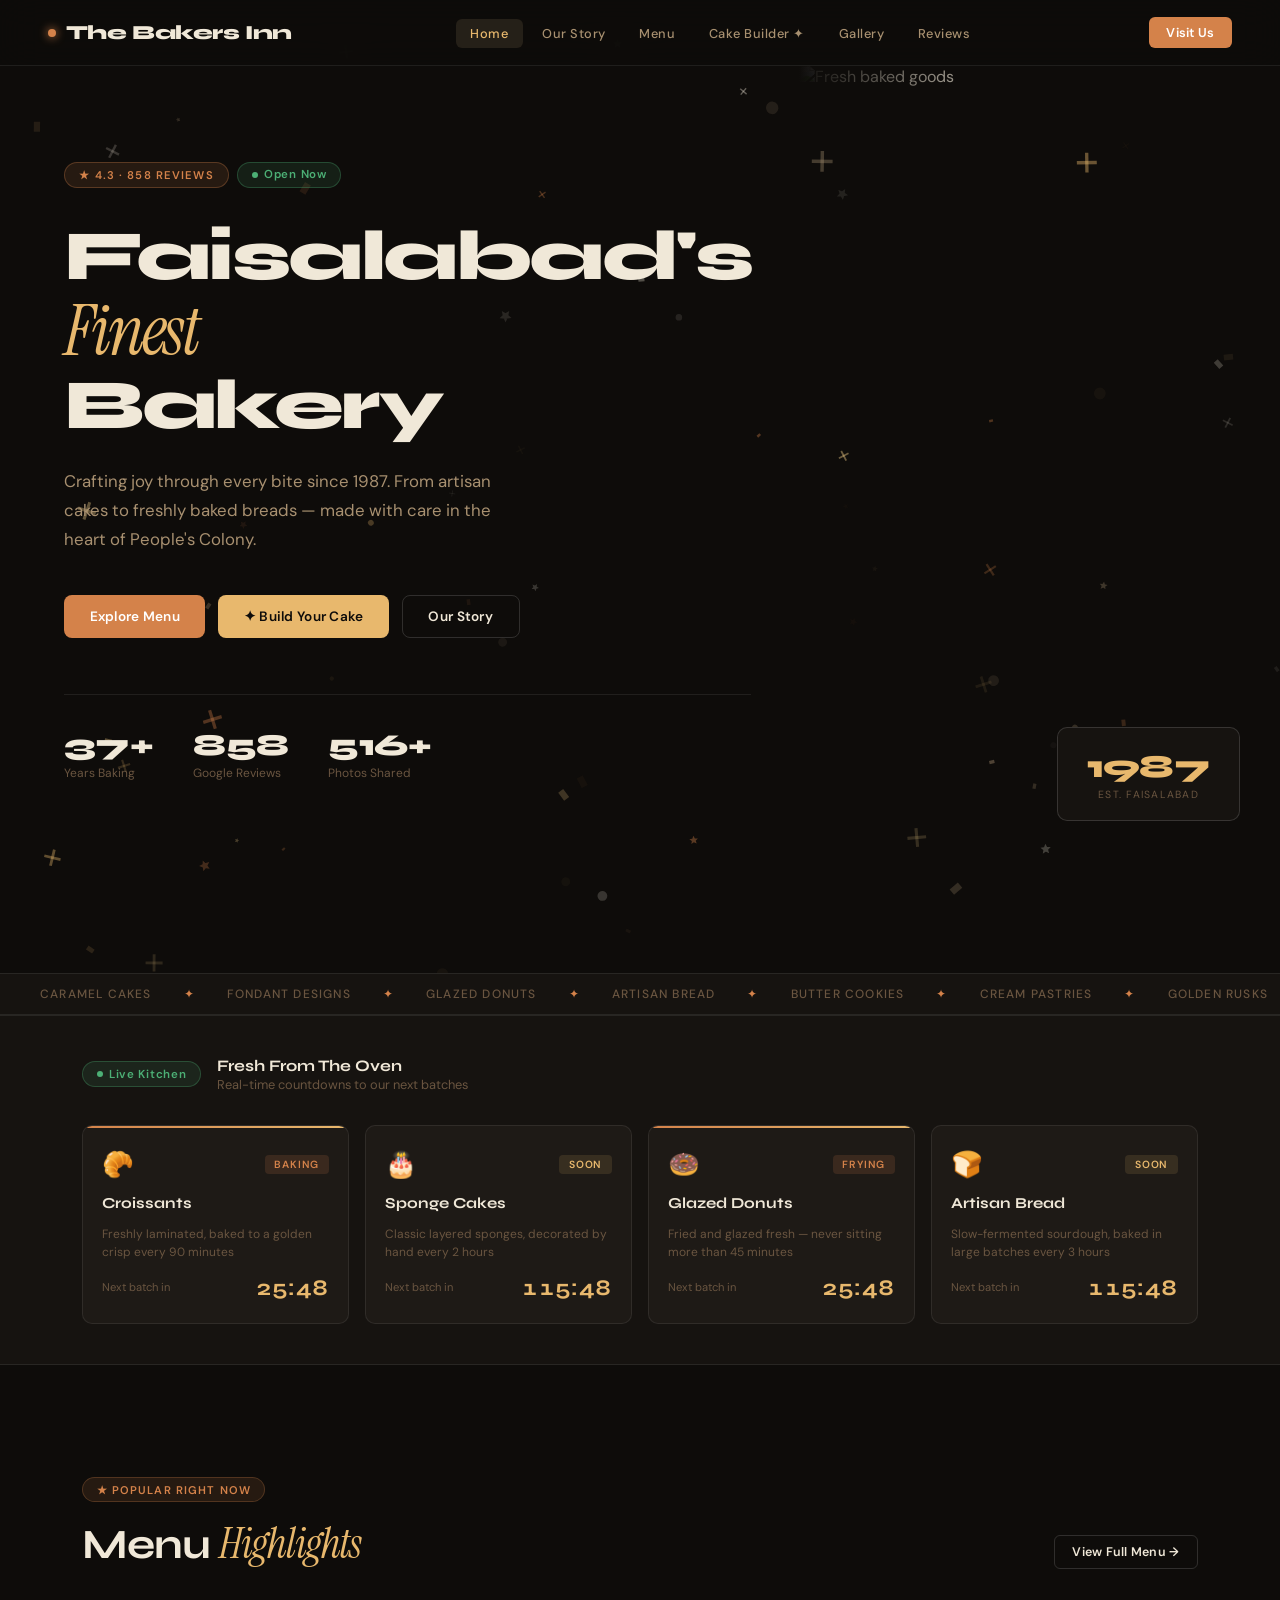
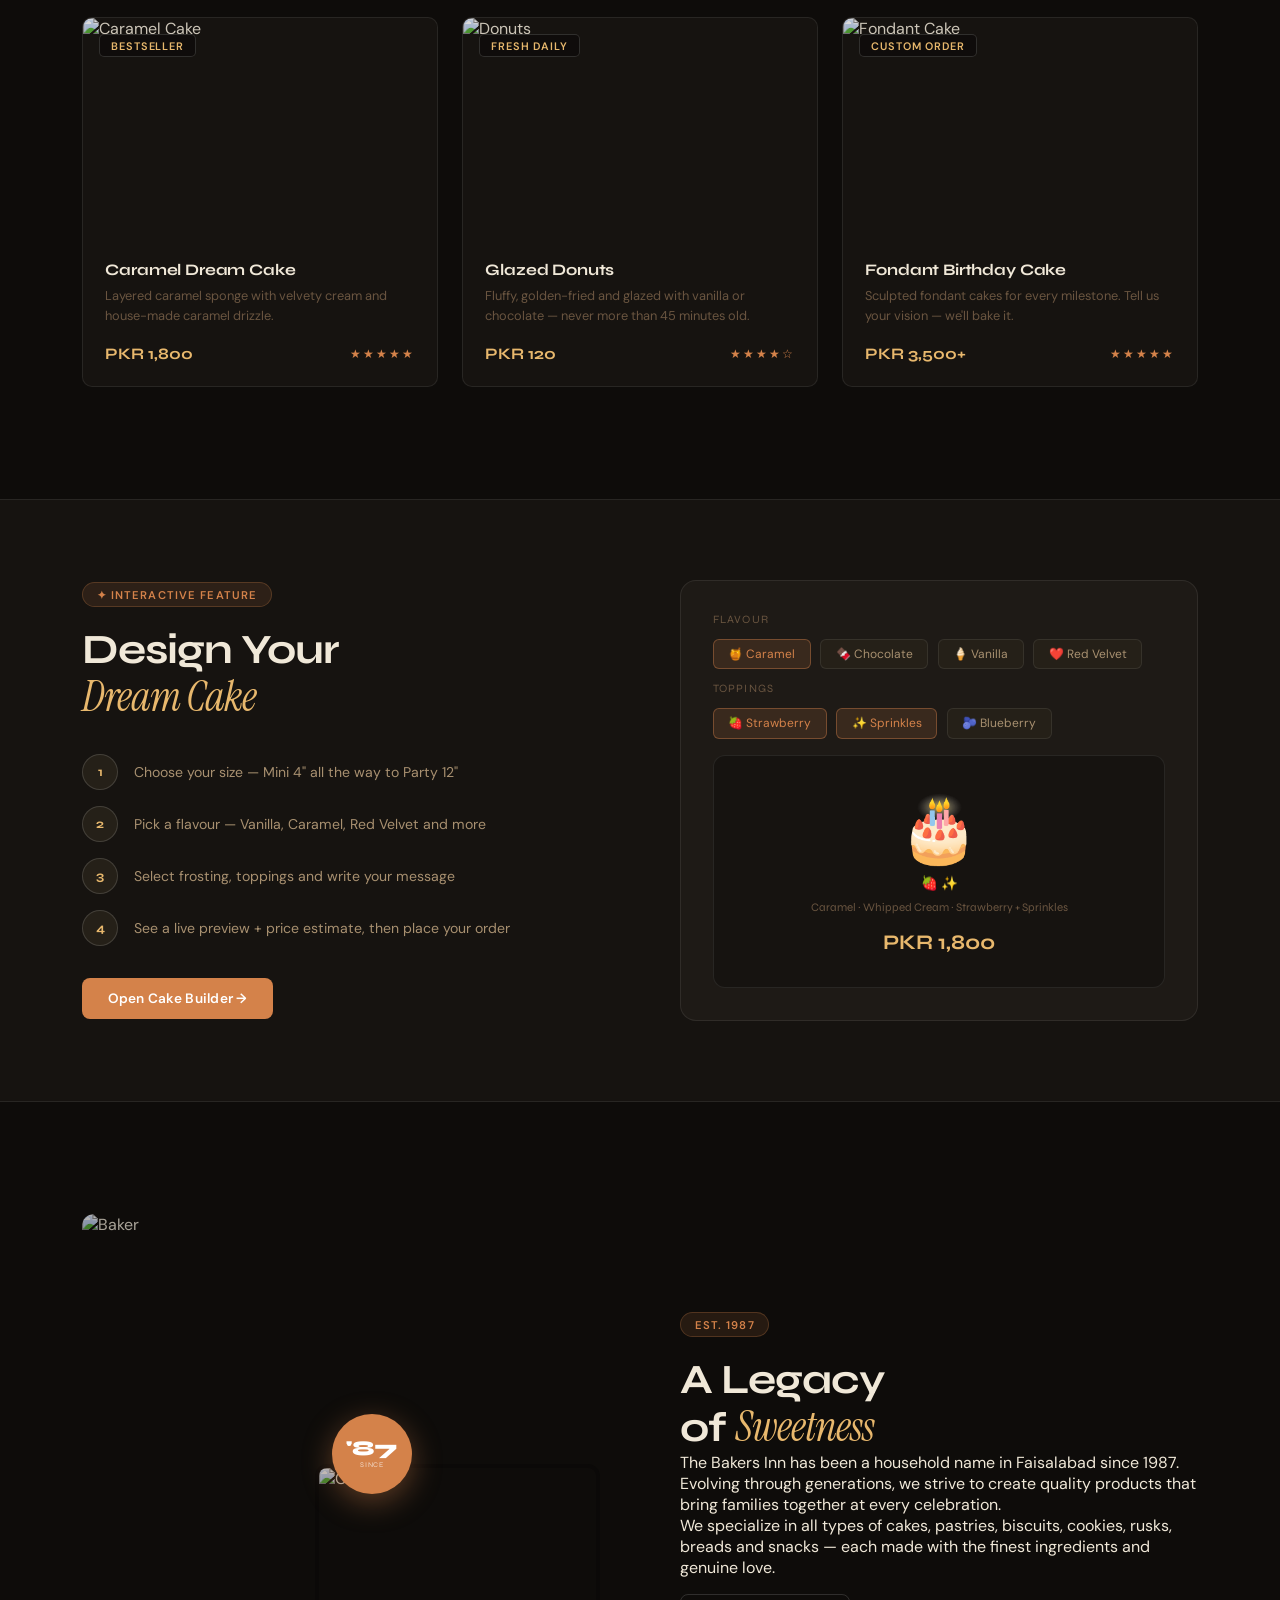
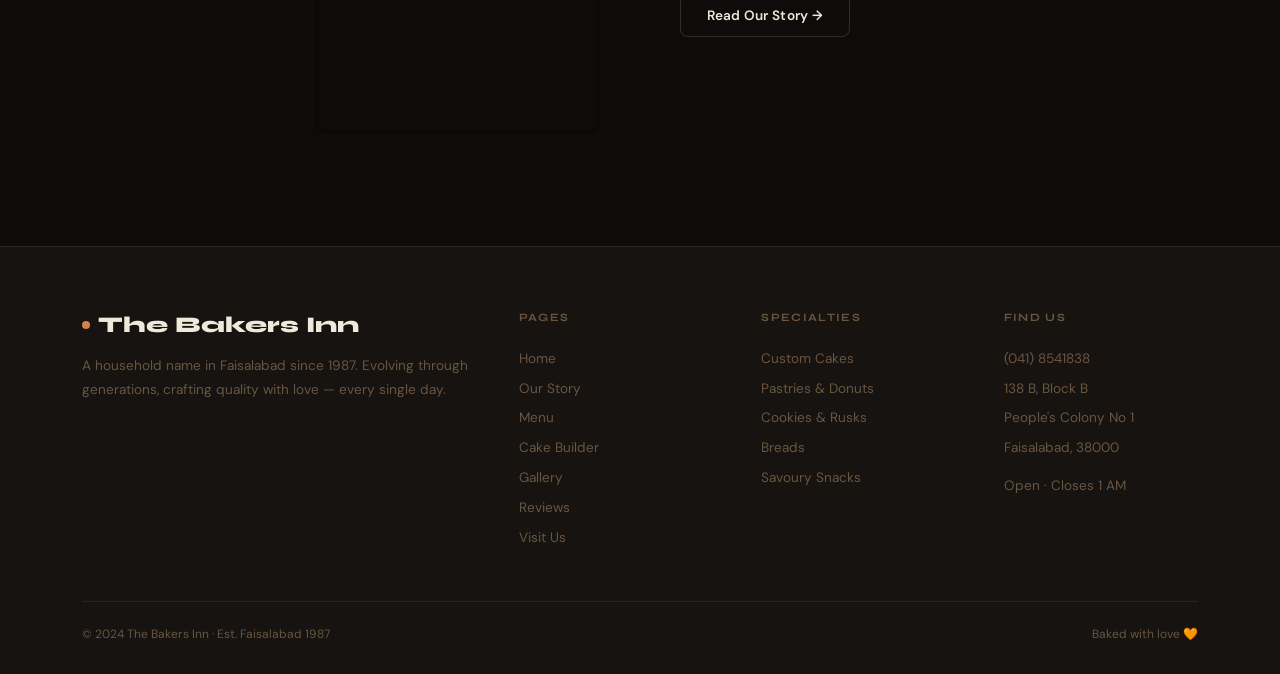
==== index.html @ 1fef69fd "Add files via upload" ====
<!DOCTYPE html>
<html lang="en">
<head>
  <meta charset="UTF-8"/>
  <meta name="viewport" content="width=device-width, initial-scale=1.0"/>
  <title>The Bakers Inn – Faisalabad's Finest Since 1987</title>
  <link rel="stylesheet" href="style.css"/>
  <style>
    /* ── HERO ── */
    #hero {
      min-height: 100vh; padding-top: 66px;
      display: grid; grid-template-columns: 1fr 1fr;
      position: relative; overflow: hidden;
    }
    #particle-canvas {
      position: absolute; inset: 0; width: 100%; height: 100%;
      pointer-events: none; z-index: 1;
    }
    .hero-left {
      padding: 6rem 3rem 5rem 4rem;
      display: flex; flex-direction: column; justify-content: center;
      position: relative; z-index: 2;
    }
    .hero-eyebrow {
      display: inline-flex; align-items: center; gap: 0.5rem;
      margin-bottom: 2rem;
    }
    .hero-eyebrow-badge {
      background: rgba(212,130,74,0.12); border: 1px solid rgba(212,130,74,0.3);
      color: var(--caramel); padding: 0.3rem 0.9rem; border-radius: 20px;
      font-size: 0.7rem; font-weight: 600; letter-spacing: 0.1em; text-transform: uppercase;
    }
    .hero-left h1 {
      font-family: 'Syne', sans-serif; font-weight: 800;
      font-size: clamp(3rem, 5.5vw, 5.5rem);
      line-height: 1.05; letter-spacing: -0.035em;
      color: var(--text); margin-bottom: 1.5rem;
    }
    .hero-left h1 em {
      font-family: 'Instrument Serif', serif; font-style: italic;
      color: var(--gold); font-weight: 400;
    }
    .hero-desc {
      font-size: 1.05rem; color: var(--text2); line-height: 1.75;
      max-width: 440px; margin-bottom: 2.5rem;
    }
    .hero-actions { display: flex; gap: 0.8rem; flex-wrap: wrap; }
    .hero-stats {
      display: flex; gap: 2.5rem; margin-top: 3.5rem;
      padding-top: 2rem; border-top: 1px solid var(--border);
    }
    .stat-num {
      font-family: 'Syne', sans-serif; font-weight: 800;
      font-size: 1.9rem; color: var(--text); letter-spacing: -0.02em;
    }
    .stat-label { font-size: 0.75rem; color: var(--text3); margin-top: 2px; }
    .hero-right { position: relative; overflow: hidden; }
    .hero-right img { width:100%; height:100%; object-fit:cover; opacity:0.6; display:block; transition:transform 12s ease; }
    .hero-right:hover img { transform: scale(1.06); }
    .hero-right-overlay {
      position:absolute; inset:0;
      background: linear-gradient(to right, var(--bg) 0%, transparent 30%),
                  linear-gradient(to top, var(--bg) 0%, transparent 30%);
    }
    .hero-year-tag {
      position: absolute; bottom: 2.5rem; right: 2.5rem;
      background: var(--bg2); border: 1px solid var(--border2);
      padding: 1.2rem 1.8rem; border-radius: var(--radius);
      text-align: center; z-index: 2;
      backdrop-filter: blur(10px);
    }
    .hero-year-tag .yr { font-family:'Syne',sans-serif; font-weight:800; font-size:2rem; color:var(--gold); letter-spacing:-0.02em; }
    .hero-year-tag .lb { font-size:0.65rem; color:var(--text3); letter-spacing:0.12em; text-transform:uppercase; margin-top:2px; }

    /* ── OVEN TIMER SECTION ── */
    #oven { background: var(--bg2); border-top: 1px solid var(--border); border-bottom: 1px solid var(--border); padding: 2.5rem 0; }
    .oven-header {
      display: flex; align-items: center; gap: 1rem;
      margin-bottom: 2rem;
    }
    .oven-header-title { font-family:'Syne',sans-serif; font-weight:700; font-size:1rem; color:var(--text); }
    .oven-header-sub { font-size:0.8rem; color:var(--text3); margin-top:1px; }
    .oven-grid { display: grid; grid-template-columns: repeat(4, 1fr); gap: 1rem; }
    .oven-card {
      background: var(--bg3); border: 1px solid var(--border);
      border-radius: var(--radius); padding: 1.4rem 1.2rem;
      display: flex; flex-direction: column; gap: 0.8rem;
      transition: border-color 0.3s, transform 0.3s;
      position: relative; overflow: hidden;
    }
    .oven-card::before {
      content:''; position:absolute; top:0; left:0; right:0; height:2px;
      background: linear-gradient(to right, var(--caramel), var(--gold));
      transform: scaleX(0); transform-origin: left;
      transition: transform 3s linear;
    }
    .oven-card.baking::before { transform: scaleX(1); }
    .oven-card:hover { border-color: var(--border2); transform: translateY(-2px); }
    .oven-card-top { display:flex; align-items:center; justify-content:space-between; }
    .oven-icon { font-size: 1.6rem; }
    .oven-status {
      font-size: 0.65rem; font-weight: 600; letter-spacing: 0.08em; text-transform: uppercase;
      padding: 0.2rem 0.6rem; border-radius: 4px;
    }
    .oven-status.baking { background: rgba(212,130,74,0.15); color: var(--caramel); }
    .oven-status.soon { background: rgba(232,184,109,0.12); color: var(--gold); }
    .oven-name { font-family:'Syne',sans-serif; font-weight:700; font-size:0.95rem; color:var(--text); }
    .oven-desc { font-size:0.75rem; color:var(--text3); line-height:1.5; }
    .oven-timer-wrap { display:flex; align-items:center; justify-content:space-between; }
    .oven-timer-label { font-size:0.7rem; color:var(--text3); }
    .oven-timer {
      font-family: 'Syne', sans-serif; font-weight: 700; font-size: 1.4rem;
      color: var(--gold); letter-spacing: 0.02em;
      font-variant-numeric: tabular-nums;
    }

    /* ── FEATURED ITEMS ── */
    #featured { background: var(--bg); }
    .section-top { display:flex; align-items:flex-end; justify-content:space-between; margin-bottom:3rem; flex-wrap:wrap; gap:1rem; }
    .menu-grid { display:grid; grid-template-columns:repeat(3,1fr); gap:1.5rem; }
    .menu-card { background:var(--bg2); border:1px solid var(--border); border-radius:var(--radius); overflow:hidden; transition:all 0.3s; }
    .menu-card:hover { border-color:var(--border2); transform:translateY(-6px); box-shadow:0 24px 60px rgba(0,0,0,0.5); }
    .menu-card-img { height:220px; overflow:hidden; position:relative; }
    .menu-card-img img { width:100%; height:100%; object-fit:cover; transition:transform 0.5s; filter:brightness(0.85); }
    .menu-card:hover .menu-card-img img { transform:scale(1.07); filter:brightness(0.95); }
    .card-chip {
      position:absolute; top:1rem; left:1rem;
      background:rgba(14,12,10,0.8); backdrop-filter:blur(8px);
      border:1px solid var(--border2); color:var(--gold);
      padding:0.22rem 0.7rem; font-size:0.68rem; font-weight:600;
      letter-spacing:0.08em; text-transform:uppercase; border-radius:5px;
    }
    .menu-card-body { padding:1.4rem; }
    .menu-card-body h3 { font-family:'Syne',sans-serif; font-size:1rem; font-weight:700; color:var(--text); margin-bottom:0.4rem; letter-spacing:-0.01em; }
    .menu-card-body p { font-size:0.8rem; color:var(--text3); line-height:1.6; margin-bottom:1.1rem; }
    .card-foot { display:flex; align-items:center; justify-content:space-between; }
    .c-price { font-family:'Syne',sans-serif; font-size:1rem; font-weight:700; color:var(--gold); }
    .c-stars { color:var(--caramel); font-size:0.75rem; letter-spacing:2px; }

    /* ── BUILDER PROMO ── */
    #builder-promo {
      background: var(--bg2); border-top:1px solid var(--border); border-bottom:1px solid var(--border);
      padding: 5rem 0; overflow:hidden; position:relative;
    }
    .builder-promo-inner { display:grid; grid-template-columns:1fr 1fr; gap:5rem; align-items:center; }
    .builder-promo-left {}
    .promo-steps { display:flex; flex-direction:column; gap:1rem; margin:2rem 0; }
    .promo-step { display:flex; align-items:center; gap:1rem; }
    .step-circle {
      width:36px; height:36px; border-radius:50%; flex-shrink:0;
      background:var(--surface); border:1px solid var(--border2);
      display:flex; align-items:center; justify-content:center;
      font-family:'Syne',sans-serif; font-size:0.8rem; font-weight:700; color:var(--gold);
    }
    .step-text { font-size:0.88rem; color:var(--text2); }
    .builder-promo-right { position:relative; }
    .fake-builder-preview {
      background:var(--bg3); border:1px solid var(--border);
      border-radius:16px; padding:2rem; overflow:hidden;
    }
    .fbp-row { display:flex; gap:0.6rem; margin-bottom:0.8rem; flex-wrap:wrap; }
    .fbp-chip {
      background:var(--surface); border:1px solid var(--border);
      padding:0.4rem 0.9rem; border-radius:6px; font-size:0.75rem; color:var(--text2);
      transition:all 0.3s; cursor:default;
    }
    .fbp-chip.active { background:rgba(212,130,74,0.15); border-color:rgba(212,130,74,0.4); color:var(--caramel); }
    .fbp-cake-display {
      background:var(--bg2); border:1px solid var(--border);
      border-radius:12px; padding:2rem; text-align:center; margin-top:1rem;
    }
    .fbp-emoji { font-size:4rem; display:block; }
    .fbp-label { font-family:'Syne',sans-serif; font-size:0.85rem; color:var(--text2); margin-top:0.5rem; }

    /* ── ABOUT STRIP ── */
    #about-strip { background:var(--bg); }
    .about-strip-grid { display:grid; grid-template-columns:1fr 1fr; gap:5rem; align-items:center; }
    .about-img-wrap { position:relative; height:520px; }
    .about-img-main { position:absolute; top:0; left:0; width:73%; height:76%; object-fit:cover; border-radius:12px; filter:brightness(0.7); }
    .about-img-sm { position:absolute; bottom:0; right:0; width:55%; height:52%; object-fit:cover; border-radius:12px; border:4px solid var(--bg); filter:brightness(0.75); }
    .about-badge {
      position:absolute; top:46%; left:56%; transform:translate(-50%,-50%);
      background:var(--caramel); width:80px; height:80px; border-radius:50%; z-index:5;
      display:flex; flex-direction:column; align-items:center; justify-content:center;
      font-family:'Syne',sans-serif; box-shadow:0 8px 30px rgba(212,130,74,0.4);
    }
    .about-badge .yr { font-size:1.3rem; font-weight:800; color:white; line-height:1; }
    .about-badge .lb { font-size:0.45rem; color:rgba(255,255,255,0.7); letter-spacing:0.1em; text-transform:uppercase; }
    .about-text p { font-size:0.95rem; color:var(--text2); line-height:1.8; margin-bottom:1.2rem; margin-top:1.5rem; }

    @media (max-width:1024px) {
      #hero { grid-template-columns:1fr; }
      .hero-left { padding:3.5rem 2rem; }
      .hero-right { height:360px; }
      .oven-grid { grid-template-columns:repeat(2,1fr); }
      .menu-grid { grid-template-columns:repeat(2,1fr); }
      .builder-promo-inner { grid-template-columns:1fr; gap:3rem; }
      .about-strip-grid { grid-template-columns:1fr; gap:3rem; }
      .about-img-wrap { height:320px; }
    }
    @media (max-width:600px) {
      .oven-grid { grid-template-columns:1fr 1fr; }
      .menu-grid { grid-template-columns:1fr; }
      .hero-stats { flex-wrap:wrap; gap:1.5rem; }
    }
  </style>
</head>
<body>

<!-- HERO -->
<section id="hero">
  <canvas id="particle-canvas"></canvas>
  <div class="hero-left">
    <div class="hero-eyebrow">
      <span class="hero-eyebrow-badge">★ 4.3 · 858 Reviews</span>
      <span class="live-badge"><span class="live-dot"></span>Open Now</span>
    </div>
    <h1>Faisalabad's<br><em>Finest</em><br>Bakery</h1>
    <p class="hero-desc">Crafting joy through every bite since 1987. From artisan cakes to freshly baked breads — made with care in the heart of People's Colony.</p>
    <div class="hero-actions">
      <a href="menu.html" class="btn btn-fill">Explore Menu</a>
      <a href="builder.html" class="btn btn-gold">✦ Build Your Cake</a>
      <a href="about.html" class="btn btn-ghost">Our Story</a>
    </div>
    <div class="hero-stats">
      <div><div class="stat-num">37+</div><div class="stat-label">Years Baking</div></div>
      <div><div class="stat-num">858</div><div class="stat-label">Google Reviews</div></div>
      <div><div class="stat-num">516+</div><div class="stat-label">Photos Shared</div></div>
    </div>
  </div>
  <div class="hero-right">
    <img src="https://images.unsplash.com/photo-1555507036-ab1f4038808a?w=1000&auto=format&fit=crop" alt="Fresh baked goods"/>
    <div class="hero-right-overlay"></div>
    <div class="hero-year-tag">
      <div class="yr">1987</div>
      <div class="lb">Est. Faisalabad</div>
    </div>
  </div>
</section>

<!-- MARQUEE -->
<div class="marquee-bar">
  <div class="marquee-track">
    <div class="marquee-item">Caramel Cakes <span>✦</span> Fondant Designs <span>✦</span> Glazed Donuts <span>✦</span> Artisan Bread <span>✦</span> Butter Cookies <span>✦</span> Cream Pastries <span>✦</span> Golden Rusks <span>✦</span> Savoury Snacks <span>✦</span></div>
    <div class="marquee-item">Caramel Cakes <span>✦</span> Fondant Designs <span>✦</span> Glazed Donuts <span>✦</span> Artisan Bread <span>✦</span> Butter Cookies <span>✦</span> Cream Pastries <span>✦</span> Golden Rusks <span>✦</span> Savoury Snacks <span>✦</span></div>
  </div>
</div>

<!-- OVEN TIMERS -->
<section id="oven">
  <div class="container">
    <div class="oven-header">
      <div class="live-badge"><span class="live-dot"></span>Live Kitchen</div>
      <div>
        <div class="oven-header-title">Fresh From The Oven</div>
        <div class="oven-header-sub">Real-time countdowns to our next batches</div>
      </div>
    </div>
    <div class="oven-grid">
      <div class="oven-card baking">
        <div class="oven-card-top">
          <span class="oven-icon">🥐</span>
          <span class="oven-status baking">Baking</span>
        </div>
        <div class="oven-name">Croissants</div>
        <div class="oven-desc">Freshly laminated, baked to a golden crisp every 90 minutes</div>
        <div class="oven-timer-wrap">
          <span class="oven-timer-label">Next batch in</span>
          <span class="oven-timer" data-bake="90">--:--</span>
        </div>
      </div>
      <div class="oven-card">
        <div class="oven-card-top">
          <span class="oven-icon">🎂</span>
          <span class="oven-status soon">Soon</span>
        </div>
        <div class="oven-name">Sponge Cakes</div>
        <div class="oven-desc">Classic layered sponges, decorated by hand every 2 hours</div>
        <div class="oven-timer-wrap">
          <span class="oven-timer-label">Next batch in</span>
          <span class="oven-timer" data-bake="120">--:--</span>
        </div>
      </div>
      <div class="oven-card baking">
        <div class="oven-card-top">
          <span class="oven-icon">🍩</span>
          <span class="oven-status baking">Frying</span>
        </div>
        <div class="oven-name">Glazed Donuts</div>
        <div class="oven-desc">Fried and glazed fresh — never sitting more than 45 minutes</div>
        <div class="oven-timer-wrap">
          <span class="oven-timer-label">Next batch in</span>
          <span class="oven-timer" data-bake="45">--:--</span>
        </div>
      </div>
      <div class="oven-card">
        <div class="oven-card-top">
          <span class="oven-icon">🍞</span>
          <span class="oven-status soon">Soon</span>
        </div>
        <div class="oven-name">Artisan Bread</div>
        <div class="oven-desc">Slow-fermented sourdough, baked in large batches every 3 hours</div>
        <div class="oven-timer-wrap">
          <span class="oven-timer-label">Next batch in</span>
          <span class="oven-timer" data-bake="180">--:--</span>
        </div>
      </div>
    </div>
  </div>
</section>

<!-- FEATURED -->
<section id="featured">
  <div class="container">
    <div class="section-top fade-in">
      <div>
        <div class="tag">★ Popular Right Now</div>
        <h2 class="h2">Menu <em>Highlights</em></h2>
      </div>
      <a href="menu.html" class="btn btn-ghost btn-sm">View Full Menu →</a>
    </div>
    <div class="menu-grid">
      <div class="menu-card fade-in">
        <div class="menu-card-img"><img src="https://images.unsplash.com/photo-1578985545062-69928b1d9587?w=600&auto=format&fit=crop" alt="Caramel Cake"/><span class="card-chip">Bestseller</span></div>
        <div class="menu-card-body"><h3>Caramel Dream Cake</h3><p>Layered caramel sponge with velvety cream and house-made caramel drizzle.</p><div class="card-foot"><span class="c-price">PKR 1,800</span><span class="c-stars">★★★★★</span></div></div>
      </div>
      <div class="menu-card fade-in">
        <div class="menu-card-img"><img src="https://images.unsplash.com/photo-1551024601-bec78aea704b?w=600&auto=format&fit=crop" alt="Donuts"/><span class="card-chip">Fresh Daily</span></div>
        <div class="menu-card-body"><h3>Glazed Donuts</h3><p>Fluffy, golden-fried and glazed with vanilla or chocolate — never more than 45 minutes old.</p><div class="card-foot"><span class="c-price">PKR 120</span><span class="c-stars">★★★★☆</span></div></div>
      </div>
      <div class="menu-card fade-in">
        <div class="menu-card-img"><img src="https://images.unsplash.com/photo-1464349095431-e9a21285b5f3?w=600&auto=format&fit=crop" alt="Fondant Cake"/><span class="card-chip">Custom Order</span></div>
        <div class="menu-card-body"><h3>Fondant Birthday Cake</h3><p>Sculpted fondant cakes for every milestone. Tell us your vision — we'll bake it.</p><div class="card-foot"><span class="c-price">PKR 3,500+</span><span class="c-stars">★★★★★</span></div></div>
      </div>
    </div>
  </div>
</section>

<!-- BUILDER PROMO -->
<section id="builder-promo">
  <div class="container">
    <div class="builder-promo-inner">
      <div class="builder-promo-left fade-in">
        <div class="tag">✦ Interactive Feature</div>
        <h2 class="h2">Design Your<br><em>Dream Cake</em></h2>
        <div class="promo-steps">
          <div class="promo-step"><div class="step-circle">1</div><div class="step-text">Choose your size — Mini 4" all the way to Party 12"</div></div>
          <div class="promo-step"><div class="step-circle">2</div><div class="step-text">Pick a flavour — Vanilla, Caramel, Red Velvet and more</div></div>
          <div class="promo-step"><div class="step-circle">3</div><div class="step-text">Select frosting, toppings and write your message</div></div>
          <div class="promo-step"><div class="step-circle">4</div><div class="step-text">See a live preview + price estimate, then place your order</div></div>
        </div>
        <a href="builder.html" class="btn btn-fill">Open Cake Builder →</a>
      </div>
      <div class="builder-promo-right fade-in">
        <div class="fake-builder-preview">
          <div style="font-family:'Syne',sans-serif;font-size:0.7rem;color:var(--text3);letter-spacing:0.1em;text-transform:uppercase;margin-bottom:0.8rem;">Flavour</div>
          <div class="fbp-row">
            <div class="fbp-chip active">🍯 Caramel</div>
            <div class="fbp-chip">🍫 Chocolate</div>
            <div class="fbp-chip">🍦 Vanilla</div>
            <div class="fbp-chip">❤️ Red Velvet</div>
          </div>
          <div style="font-family:'Syne',sans-serif;font-size:0.7rem;color:var(--text3);letter-spacing:0.1em;text-transform:uppercase;margin:0.8rem 0;">Toppings</div>
          <div class="fbp-row">
            <div class="fbp-chip active">🍓 Strawberry</div>
            <div class="fbp-chip active">✨ Sprinkles</div>
            <div class="fbp-chip">🫐 Blueberry</div>
          </div>
          <div class="fbp-cake-display">
            <span class="fbp-emoji">🎂</span>
            <div class="fbp-label" style="color:var(--gold);margin-top:0.3rem">🍓 ✨</div>
            <div class="fbp-label" style="font-size:0.72rem;margin-top:0.5rem;color:var(--text3)">Caramel · Whipped Cream · Strawberry + Sprinkles</div>
            <div style="margin-top:1rem;font-family:'Syne',sans-serif;font-weight:700;font-size:1.3rem;color:var(--gold)">PKR 1,800</div>
          </div>
        </div>
      </div>
    </div>
  </div>
</section>

<!-- ABOUT STRIP -->
<section id="about-strip">
  <div class="container">
    <div class="about-strip-grid">
      <div class="about-img-wrap fade-in">
        <img class="about-img-main" src="https://images.unsplash.com/photo-1509440159596-0249088772ff?w=700&auto=format&fit=crop" alt="Baker"/>
        <img class="about-img-sm" src="https://images.unsplash.com/photo-1464349095431-e9a21285b5f3?w=500&auto=format&fit=crop" alt="Cakes"/>
        <div class="about-badge"><span class="yr">'87</span><span class="lb">Since</span></div>
      </div>
      <div class="fade-in">
        <div class="tag">Est. 1987</div>
        <h2 class="h2">A Legacy<br>of <em>Sweetness</em></h2>
        <p>The Bakers Inn has been a household name in Faisalabad since 1987. Evolving through generations, we strive to create quality products that bring families together at every celebration.</p>
        <p>We specialize in all types of cakes, pastries, biscuits, cookies, rusks, breads and snacks — each made with the finest ingredients and genuine love.</p>
        <a href="about.html" class="btn btn-ghost" style="margin-top:1rem">Read Our Story →</a>
      </div>
    </div>
  </div>
</section>

<script src="shared.js"></script>
<script>
  injectNav('home');
  injectFooter();
  initFadeIns();
  initParticles('particle-canvas');
  initOvenTimers();
</script>
</body>
</html>
---- style.css ----
@import url('https://fonts.googleapis.com/css2?family=Syne:wght@400;600;700;800&family=Instrument+Serif:ital@0;1&family=DM+Sans:ital,wght@0,300;0,400;0,500;1,300&display=swap');

*, *::before, *::after { box-sizing: border-box; margin: 0; padding: 0; }

:root {
  --bg:       #0e0c0a;
  --bg2:      #161310;
  --bg3:      #1e1a16;
  --surface:  #252018;
  --border:   rgba(255,255,255,0.08);
  --border2:  rgba(255,255,255,0.14);
  --caramel:  #d4824a;
  --gold:     #e8b86d;
  --gold2:    #f5d08a;
  --cream:    #f5ede0;
  --text:     #f0e8d8;
  --text2:    #a89070;
  --text3:    #6a5540;
  --green:    #4caf75;
  --radius:   10px;
}

html { scroll-behavior: smooth; }
body {
  font-family: 'DM Sans', sans-serif;
  background: var(--bg);
  color: var(--text);
  overflow-x: hidden;
  -webkit-font-smoothing: antialiased;
}

/* ── SCROLLBAR ── */
::-webkit-scrollbar { width: 5px; }
::-webkit-scrollbar-track { background: var(--bg); }
::-webkit-scrollbar-thumb { background: var(--border2); border-radius: 3px; }
::-webkit-scrollbar-thumb:hover { background: var(--text3); }

/* ── NAV ── */
nav {
  position: fixed; top: 0; left: 0; right: 0; z-index: 200;
  height: 66px;
  display: flex; align-items: center; justify-content: space-between;
  padding: 0 3rem;
  background: rgba(14,12,10,0.85);
  backdrop-filter: blur(20px) saturate(1.5);
  border-bottom: 1px solid var(--border);
  transition: all 0.3s;
}
nav.scrolled { background: rgba(14,12,10,0.97); }
.nav-logo {
  font-family: 'Syne', sans-serif; font-weight: 800;
  font-size: 1.25rem; letter-spacing: -0.02em;
  color: var(--text); text-decoration: none;
  display: flex; align-items: center; gap: 0.6rem;
}
.nav-logo-dot {
  width: 8px; height: 8px; border-radius: 50%;
  background: var(--caramel);
  box-shadow: 0 0 10px var(--caramel);
  animation: pulse-dot 2s ease-in-out infinite;
}
@keyframes pulse-dot { 0%,100%{box-shadow:0 0 6px var(--caramel);} 50%{box-shadow:0 0 18px var(--caramel);} }

.nav-center { display: flex; gap: 0.3rem; list-style: none; }
.nav-center a {
  text-decoration: none; color: var(--text2);
  font-size: 0.8rem; font-weight: 500; letter-spacing: 0.04em;
  padding: 0.4rem 0.9rem; border-radius: 6px;
  transition: all 0.2s;
}
.nav-center a:hover, .nav-center a.active {
  background: var(--surface); color: var(--text);
}
.nav-center a.active { color: var(--gold); }

.nav-right { display: flex; align-items: center; gap: 0.8rem; }
.nav-pill {
  background: var(--caramel); color: white;
  padding: 0.45rem 1.1rem; border-radius: 6px;
  font-size: 0.8rem; font-weight: 600; text-decoration: none;
  transition: all 0.2s; letter-spacing: 0.02em;
}
.nav-pill:hover { background: var(--gold); color: var(--bg); transform: translateY(-1px); }

.hamburger { display: none; flex-direction: column; gap: 5px; background: none; border: none; cursor: pointer; }
.hamburger span { width: 22px; height: 1.5px; background: var(--text2); display: block; transition: all 0.3s; }

.mobile-overlay { position: fixed; inset: 0; background: rgba(0,0,0,0.7); z-index: 190; opacity: 0; pointer-events: none; transition: opacity 0.3s; }
.mobile-overlay.open { opacity: 1; pointer-events: all; }
.mobile-nav {
  position: fixed; top: 0; right: -100%; width: 260px; height: 100vh;
  background: var(--bg2); z-index: 195;
  transition: right 0.3s; padding: 5rem 2rem 2rem;
  border-left: 1px solid var(--border);
  display: flex; flex-direction: column; gap: 0.3rem;
}
.mobile-nav.open { right: 0; }
.mobile-nav a {
  font-family: 'Syne', sans-serif; font-size: 1.2rem; color: var(--text2);
  text-decoration: none; padding: 0.7rem 1rem; border-radius: 6px;
  transition: all 0.2s;
}
.mobile-nav a:hover { background: var(--surface); color: var(--text); }

/* ── PAGE HERO BANNER ── */
.page-banner {
  margin-top: 66px; height: 320px;
  position: relative; overflow: hidden;
  display: flex; align-items: center; justify-content: center; text-align: center;
}
.page-banner-bg { position: absolute; inset: 0; }
.page-banner-bg img { width: 100%; height: 100%; object-fit: cover; filter: brightness(0.25) saturate(0.8); }
.page-banner-bg::after { content:''; position:absolute; inset:0; background: linear-gradient(to bottom, transparent 40%, var(--bg) 100%); }
.page-banner-content { position: relative; z-index: 2; }
.page-label {
  display: inline-flex; align-items: center; gap: 0.4rem;
  background: rgba(212,130,74,0.15); border: 1px solid rgba(212,130,74,0.3);
  color: var(--caramel); padding: 0.3rem 0.9rem; border-radius: 20px;
  font-size: 0.72rem; font-weight: 600; letter-spacing: 0.1em; text-transform: uppercase;
  margin-bottom: 1rem;
}
.page-banner-content h1 {
  font-family: 'Syne', sans-serif; font-weight: 800;
  font-size: clamp(2.2rem, 6vw, 4.5rem);
  color: var(--text); line-height: 1.1; letter-spacing: -0.03em;
}
.page-banner-content h1 em { font-family: 'Instrument Serif', serif; font-style: italic; color: var(--gold); }
.breadcrumb {
  margin-top: 0.8rem; font-size: 0.75rem; color: var(--text3);
  display: flex; align-items: center; justify-content: center; gap: 0.5rem;
}
.breadcrumb a { color: var(--text3); text-decoration: none; transition: color 0.2s; }
.breadcrumb a:hover { color: var(--gold); }

/* ── MARQUEE ── */
.marquee-bar {
  background: var(--bg2); border-top: 1px solid var(--border); border-bottom: 1px solid var(--border);
  padding: 0.75rem 0; overflow: hidden;
}
.marquee-track { display: flex; gap: 0; animation: marquee 30s linear infinite; white-space: nowrap; }
@keyframes marquee { from{transform:translateX(0)} to{transform:translateX(-50%)} }
.marquee-item {
  display: inline-flex; align-items: center; gap: 2rem;
  font-size: 0.75rem; font-weight: 500; letter-spacing: 0.1em;
  text-transform: uppercase; color: var(--text3); padding: 0 2.5rem;
}
.marquee-item span { color: var(--caramel); }

/* ── LAYOUT ── */
section { padding: 7rem 0; }
.container { max-width: 1180px; margin: 0 auto; padding: 0 2rem; }
.tag {
  display: inline-flex; align-items: center; gap: 0.4rem;
  background: rgba(212,130,74,0.12); border: 1px solid rgba(212,130,74,0.25);
  color: var(--caramel); padding: 0.28rem 0.85rem; border-radius: 20px;
  font-size: 0.7rem; font-weight: 600; letter-spacing: 0.1em; text-transform: uppercase;
  margin-bottom: 1.2rem;
}
.h1 {
  font-family: 'Syne', sans-serif; font-weight: 800;
  font-size: clamp(2.4rem, 5vw, 4rem); line-height: 1.1;
  letter-spacing: -0.03em; color: var(--text);
}
.h1 em { font-family: 'Instrument Serif', serif; font-style: italic; color: var(--gold); font-weight: 400; }
.h2 {
  font-family: 'Syne', sans-serif; font-weight: 700;
  font-size: clamp(1.6rem, 3.5vw, 2.6rem); line-height: 1.15;
  letter-spacing: -0.025em; color: var(--text);
}
.h2 em { font-family: 'Instrument Serif', serif; font-style: italic; color: var(--gold); font-weight: 400; }
.body-lg { font-family: 'DM Sans', sans-serif; font-size: 1.05rem; color: var(--text2); line-height: 1.75; }

/* ── BUTTONS ── */
.btn {
  display: inline-flex; align-items: center; gap: 0.5rem;
  padding: 0.75rem 1.6rem; border-radius: 8px;
  font-family: 'DM Sans', sans-serif; font-size: 0.85rem; font-weight: 600;
  letter-spacing: 0.02em; text-decoration: none; border: none; cursor: pointer;
  transition: all 0.2s; white-space: nowrap;
}
.btn-fill { background: var(--caramel); color: white; }
.btn-fill:hover { background: var(--gold); color: var(--bg); transform: translateY(-2px); box-shadow: 0 8px 24px rgba(212,130,74,0.35); }
.btn-ghost { background: transparent; color: var(--text); border: 1px solid var(--border2); }
.btn-ghost:hover { background: var(--surface); border-color: var(--border2); transform: translateY(-1px); }
.btn-gold { background: var(--gold); color: var(--bg); }
.btn-gold:hover { background: var(--gold2); transform: translateY(-2px); box-shadow: 0 8px 24px rgba(232,184,109,0.3); }
.btn-sm { padding: 0.5rem 1.1rem; font-size: 0.78rem; border-radius: 6px; }

/* ── CARD ── */
.card {
  background: var(--bg2); border: 1px solid var(--border);
  border-radius: var(--radius); overflow: hidden;
  transition: all 0.3s;
}
.card:hover { border-color: var(--border2); transform: translateY(-4px); box-shadow: 0 20px 50px rgba(0,0,0,0.4); }

/* ── OPEN BADGE ── */
.live-badge {
  display: inline-flex; align-items: center; gap: 0.4rem;
  background: rgba(76,175,117,0.12); border: 1px solid rgba(76,175,117,0.3);
  color: var(--green); padding: 0.28rem 0.85rem; border-radius: 20px;
  font-size: 0.72rem; font-weight: 600; letter-spacing: 0.06em;
}
.live-dot { width: 6px; height: 6px; background: var(--green); border-radius: 50%; animation: blink 1.4s ease-in-out infinite; }
@keyframes blink { 0%,100%{opacity:1} 50%{opacity:0.25} }

/* ── FADE IN ── */
.fade-in { opacity: 0; transform: translateY(24px); transition: opacity 0.65s ease, transform 0.65s ease; }
.fade-in.visible { opacity: 1; transform: translateY(0); }

/* ── FOOTER ── */
footer {
  background: var(--bg2); border-top: 1px solid var(--border);
  padding: 4rem 0 2rem;
}
.footer-grid { display: grid; grid-template-columns: 2fr 1fr 1fr 1fr; gap: 3rem; margin-bottom: 3rem; }
.footer-logo { font-family: 'Syne', sans-serif; font-weight: 800; font-size: 1.4rem; color: var(--text); text-decoration: none; display: flex; align-items: center; gap: 0.5rem; margin-bottom: 1rem; }
.footer-brand p { font-size: 0.85rem; color: var(--text3); line-height: 1.7; }
.footer-col h5 { font-family: 'Syne', sans-serif; font-size: 0.7rem; font-weight: 700; letter-spacing: 0.12em; text-transform: uppercase; color: var(--text3); margin-bottom: 1.2rem; }
.footer-col a, .footer-col p { display: block; color: var(--text3); text-decoration: none; font-size: 0.85rem; line-height: 2.2; transition: color 0.2s; }
.footer-col a:hover { color: var(--gold); }
.footer-bottom { border-top: 1px solid var(--border); padding-top: 1.5rem; display: flex; align-items: center; justify-content: space-between; font-size: 0.75rem; color: var(--text3); flex-wrap: wrap; gap: 1rem; }

@media (max-width: 1024px) {
  nav { padding: 0 1.5rem; }
  .nav-center { display: none; }
  .hamburger { display: flex; }
  .footer-grid { grid-template-columns: 1fr 1fr; gap: 2rem; }
}
@media (max-width: 600px) {
  section { padding: 5rem 0; }
  .page-banner { height: 260px; }
  .footer-grid { grid-template-columns: 1fr; }
}
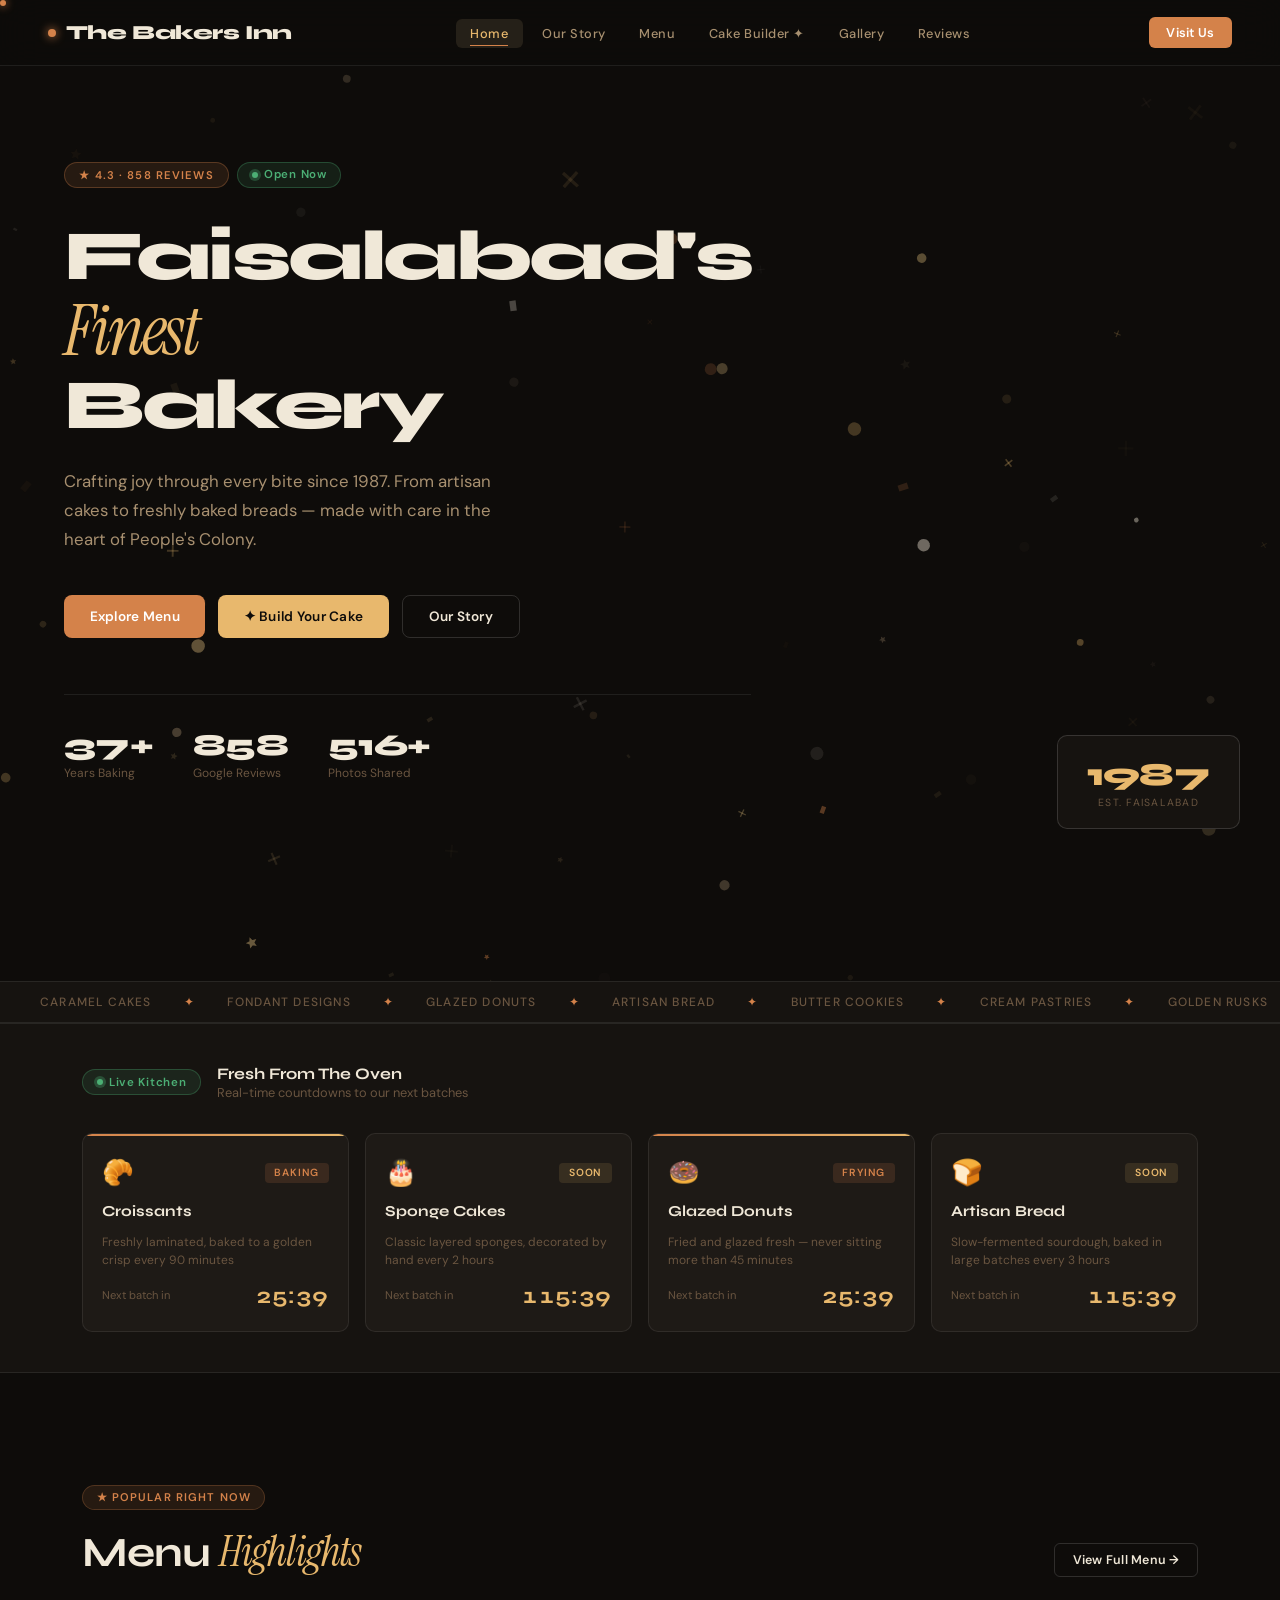
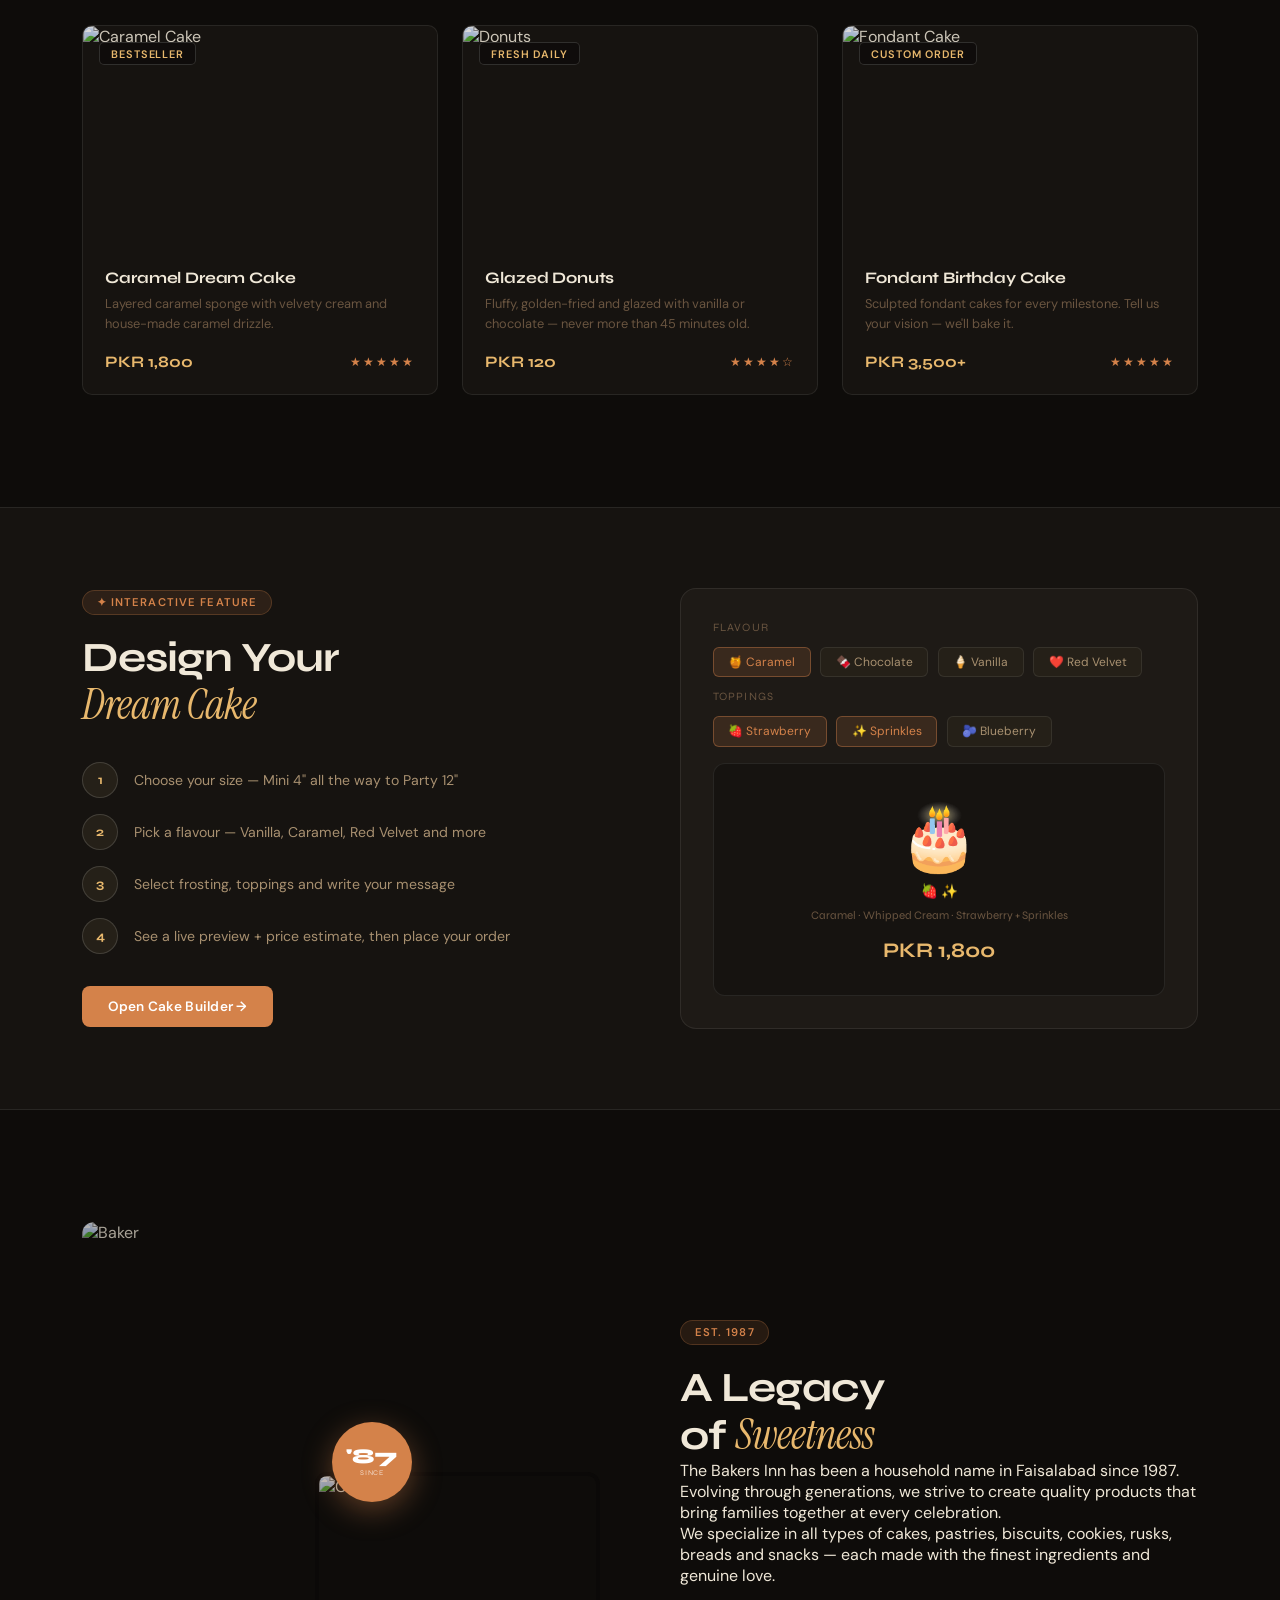
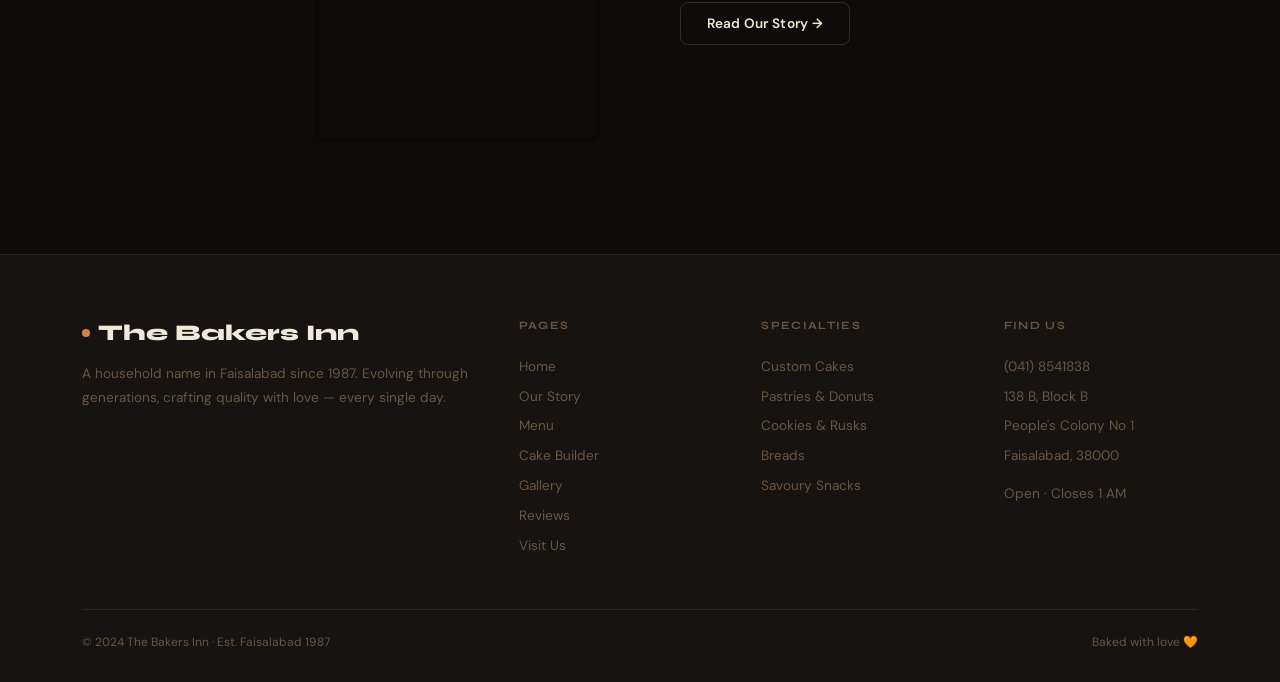
==== commit daccc352: "add animations" ====
--- a/index.html
+++ b/index.html
@@ -5,6 +5,7 @@
   <meta name="viewport" content="width=device-width, initial-scale=1.0"/>
   <title>The Bakers Inn – Faisalabad's Finest Since 1987</title>
   <link rel="stylesheet" href="style.css"/>
+  <link rel="stylesheet" href="animations.css"/>
   <style>
     /* ── HERO ── */
     #hero {
@@ -406,5 +407,6 @@
   initParticles('particle-canvas');
   initOvenTimers();
 </script>
+<script src="animations.js"></script>
 </body>
 </html>
--- a/animations.css
+++ b/animations.css
@@ -0,0 +1,375 @@
+/* ============================================================
+   animations.css — The Bakers Inn
+   ============================================================ */
+
+/* ── CUSTOM CURSOR ── */
+.ani-cursor-dot,
+.ani-cursor-ring {
+  position: fixed;
+  top: 0; left: 0;
+  border-radius: 50%;
+  pointer-events: none;
+  z-index: 99999;
+  will-change: transform;
+}
+.ani-cursor-dot {
+  width: 6px; height: 6px;
+  background: var(--caramel);
+  box-shadow: 0 0 8px var(--caramel);
+  transition: width 0.2s, height 0.2s, background 0.2s;
+}
+.ani-cursor-ring {
+  width: 28px; height: 28px;
+  border: 1.5px solid rgba(212,130,74,0.5);
+  background: transparent;
+  transition: transform 0.08s linear, width 0.25s, height 0.25s, border-color 0.25s;
+}
+.ani-cursor-dot--hover {
+  width: 10px; height: 10px;
+  background: var(--gold);
+  box-shadow: 0 0 14px var(--gold);
+}
+.ani-cursor-ring--hover {
+  border-color: rgba(232,184,109,0.6);
+}
+.ani-cursor-ring--click {
+  border-color: var(--caramel);
+  width: 20px !important; height: 20px !important;
+}
+@media (pointer: coarse) {
+  .ani-cursor-dot, .ani-cursor-ring { display: none; }
+}
+
+/* ── SCROLL REVEAL BASE ── */
+.reveal-base {
+  will-change: opacity, transform;
+  transition: opacity 0.75s cubic-bezier(0.23, 1, 0.32, 1),
+              transform 0.75s cubic-bezier(0.23, 1, 0.32, 1);
+}
+
+.reveal-up    { opacity: 0; transform: translateY(36px); }
+.reveal-left  { opacity: 0; transform: translateX(-32px); }
+.reveal-right { opacity: 0; transform: translateX(32px); }
+.reveal-scale { opacity: 0; transform: scale(0.85); }
+.reveal-fade  { opacity: 0; }
+
+.reveal-visible.reveal-up,
+.reveal-visible.reveal-left,
+.reveal-visible.reveal-right,
+.reveal-visible.reveal-fade  { opacity: 1; transform: translate(0,0); }
+.reveal-visible.reveal-scale { opacity: 1; transform: scale(1); }
+
+/* ── BUTTON RIPPLE ── */
+.btn-ripple {
+  position: absolute;
+  border-radius: 50%;
+  background: rgba(255,255,255,0.18);
+  transform: scale(0);
+  animation: ripple-expand 0.65s cubic-bezier(0.23,1,0.32,1) forwards;
+  pointer-events: none;
+}
+@keyframes ripple-expand {
+  to { transform: scale(1); opacity: 0; }
+}
+
+/* ── BUTTON HOVER GLOW ── */
+.btn-fill {
+  position: relative;
+  overflow: hidden;
+}
+.btn-fill::after {
+  content: '';
+  position: absolute;
+  inset: 0;
+  background: linear-gradient(135deg, rgba(255,255,255,0.12) 0%, transparent 60%);
+  opacity: 0;
+  transition: opacity 0.3s;
+  pointer-events: none;
+  border-radius: inherit;
+}
+.btn-fill:hover::after { opacity: 1; }
+
+.btn-ghost {
+  position: relative; overflow: hidden;
+}
+.btn-ghost::before {
+  content: '';
+  position: absolute;
+  inset: 0;
+  background: linear-gradient(90deg, transparent 0%, rgba(212,130,74,0.06) 50%, transparent 100%);
+  transform: translateX(-100%);
+  transition: transform 0.5s ease;
+  pointer-events: none;
+}
+.btn-ghost:hover::before { transform: translateX(100%); }
+
+/* ── FLOATING BADGES ── */
+@keyframes float-badge {
+  from { transform: translateY(0px) rotate(-1deg); }
+  to   { transform: translateY(-8px) rotate(1deg); }
+}
+
+/* ── NAV LINK UNDERLINE ANIMATION ── */
+.nav-link-ani {
+  position: relative;
+}
+.nav-link-ani::after {
+  content: '';
+  position: absolute;
+  bottom: 2px; left: 0.9rem; right: 0.9rem;
+  height: 1px;
+  background: var(--caramel);
+  transform: scaleX(0);
+  transform-origin: center;
+  transition: transform 0.3s cubic-bezier(0.23,1,0.32,1);
+}
+.nav-link-ani:hover::after,
+.nav-link-ani.active::after { transform: scaleX(1); }
+
+/* ── TAG PULSE-IN ── */
+.tag-ani {
+  animation: tag-in 0.6s cubic-bezier(0.23,1,0.32,1) both;
+}
+@keyframes tag-in {
+  from { opacity: 0; transform: translateX(-12px); }
+  to   { opacity: 1; transform: translateX(0); }
+}
+
+/* ── CARD HOVER LIFT + GLOW ── */
+.m-card,
+.r-card,
+.val-card,
+.oven-card,
+.q-card,
+.menu-card {
+  transition: transform 0.4s cubic-bezier(0.23,1,0.32,1),
+              border-color 0.3s,
+              box-shadow 0.4s;
+  transform-style: preserve-3d;
+}
+.m-card:hover,
+.menu-card:hover {
+  box-shadow: 0 28px 70px rgba(0,0,0,0.55),
+              0 0 0 1px rgba(212,130,74,0.15),
+              0 0 40px rgba(212,130,74,0.06);
+}
+.val-card:hover {
+  box-shadow: 0 20px 50px rgba(0,0,0,0.4),
+              0 0 0 1px rgba(232,184,109,0.12);
+}
+.r-card:hover {
+  box-shadow: 0 16px 40px rgba(0,0,0,0.4);
+}
+
+/* ── IMAGE ZOOM OVERLAY ── */
+.m-img, .menu-card-img {
+  overflow: hidden;
+}
+.m-img img, .menu-card-img img {
+  transition: transform 0.7s cubic-bezier(0.23,1,0.32,1),
+              filter 0.5s ease;
+}
+.m-card:hover .m-img img,
+.menu-card:hover .menu-card-img img {
+  transform: scale(1.08) translateY(-3px);
+  filter: brightness(0.95) saturate(1.1);
+}
+
+/* ── OVEN CARD PROGRESS ── */
+.oven-card {
+  transition: transform 0.35s cubic-bezier(0.23,1,0.32,1),
+              border-color 0.3s,
+              box-shadow 0.35s;
+}
+.oven-card:hover {
+  box-shadow: 0 16px 40px rgba(0,0,0,0.4), 0 0 20px rgba(212,130,74,0.08);
+}
+
+/* ── SIZE / OPTION BUTTONS ── */
+.size-btn,
+.opt-btn,
+.topping-btn {
+  transition: transform 0.25s cubic-bezier(0.23,1,0.32,1),
+              border-color 0.2s,
+              background 0.2s,
+              box-shadow 0.25s;
+}
+.size-btn:hover,
+.opt-btn:hover {
+  box-shadow: 0 8px 24px rgba(0,0,0,0.3);
+}
+.size-btn.sel,
+.opt-btn.sel {
+  box-shadow: 0 0 0 2px rgba(212,130,74,0.4),
+              0 8px 24px rgba(212,130,74,0.15);
+}
+.topping-btn:hover {
+  box-shadow: 0 6px 18px rgba(0,0,0,0.3);
+}
+.topping-btn.sel {
+  box-shadow: 0 0 0 2px rgba(232,184,109,0.4);
+  animation: topping-pop 0.35s cubic-bezier(0.34,1.56,0.64,1);
+}
+@keyframes topping-pop {
+  0%   { transform: scale(0.88); }
+  60%  { transform: scale(1.12); }
+  100% { transform: scale(1.04); }
+}
+
+/* ── LIVE DOT ENHANCED ── */
+.live-dot {
+  position: relative;
+}
+.live-dot::before {
+  content: '';
+  position: absolute;
+  inset: -3px;
+  border-radius: 50%;
+  background: var(--green);
+  opacity: 0.3;
+  animation: live-pulse 2s ease-in-out infinite;
+}
+@keyframes live-pulse {
+  0%,100% { transform: scale(1); opacity: 0.3; }
+  50%     { transform: scale(2.2); opacity: 0; }
+}
+
+/* ── MASONRY ITEM HOVER ── */
+.m-item {
+  transition: transform 0.4s cubic-bezier(0.23,1,0.32,1),
+              box-shadow 0.4s;
+}
+.m-item:hover {
+  transform: scale(1.02) translateY(-3px);
+  box-shadow: 0 20px 50px rgba(0,0,0,0.5);
+  z-index: 2;
+}
+
+/* ── MARQUEE PAUSE ON HOVER ── */
+.marquee-bar:hover .marquee-track {
+  animation-play-state: paused;
+}
+
+/* ── TIMELINE DOT PULSE ── */
+.tl-dot {
+  transition: transform 0.3s, box-shadow 0.3s;
+}
+.tl-item:hover .tl-dot {
+  transform: scale(1.15);
+  box-shadow: 0 0 0 8px rgba(212,130,74,0.12), 0 0 0 6px var(--bg2);
+}
+
+/* ── FOOTER LINKS ── */
+.footer-col a {
+  position: relative;
+  padding-left: 0;
+  transition: color 0.25s, padding-left 0.25s;
+}
+.footer-col a:hover {
+  padding-left: 6px;
+}
+
+/* ── HERO STATS UNDERLINE ── */
+.hero-stats > div {
+  position: relative;
+  padding-bottom: 0.5rem;
+  transition: transform 0.3s;
+}
+.hero-stats > div::after {
+  content: '';
+  position: absolute;
+  bottom: 0; left: 0;
+  width: 0; height: 1px;
+  background: linear-gradient(to right, var(--caramel), var(--gold));
+  transition: width 0.4s cubic-bezier(0.23,1,0.32,1);
+}
+.hero-stats > div:hover { transform: translateY(-3px); }
+.hero-stats > div:hover::after { width: 100%; }
+
+/* ── PAGE BANNER PARALLAX FADE ── */
+.page-banner-bg img {
+  transition: transform 0.1s linear;
+  transform-origin: center top;
+}
+
+/* ── CAKE EMOJI BOUNCE ── */
+.cake-main-emoji {
+  transition: all 0.4s cubic-bezier(0.34,1.56,0.64,1);
+}
+
+/* ── PROGRESS DOT GLOW ── */
+.prog-step.active .prog-dot {
+  animation: prog-glow 1.5s ease-in-out infinite;
+}
+@keyframes prog-glow {
+  0%,100% { box-shadow: 0 0 0 4px rgba(232,184,109,0.15); }
+  50%     { box-shadow: 0 0 0 8px rgba(232,184,109,0.25), 0 0 16px rgba(232,184,109,0.15); }
+}
+
+/* ── MAP BOX ── */
+.map-embed-wrap {
+  transition: transform 0.4s cubic-bezier(0.23,1,0.32,1),
+              box-shadow 0.4s;
+}
+.map-embed-wrap:hover {
+  transform: translateY(-4px);
+  box-shadow: 0 24px 60px rgba(0,0,0,0.5);
+}
+
+/* ── SCORE CARD BIG NUM ── */
+.big-num {
+  background: linear-gradient(135deg, var(--gold) 0%, var(--caramel) 100%);
+  -webkit-background-clip: text;
+  -webkit-text-fill-color: transparent;
+  background-clip: text;
+}
+
+/* ── STEP CARD TRANSITION ── */
+.step-card {
+  transition: border-color 0.3s, box-shadow 0.3s, transform 0.3s;
+}
+.step-card.active {
+  box-shadow: 0 8px 32px rgba(232,184,109,0.08);
+}
+
+/* ── SHIMMER ON HERO RIGHT OVERLAY ── */
+.hero-right::before {
+  content: '';
+  position: absolute;
+  top: -50%; left: -60%;
+  width: 40%; height: 200%;
+  background: linear-gradient(
+    105deg,
+    transparent 40%,
+    rgba(255,255,255,0.04) 50%,
+    transparent 60%
+  );
+  z-index: 3;
+  animation: hero-shimmer 5s ease-in-out infinite;
+}
+@keyframes hero-shimmer {
+  0%   { transform: translateX(-60%); opacity: 0; }
+  20%  { opacity: 1; }
+  80%  { opacity: 1; }
+  100% { transform: translateX(260%); opacity: 0; }
+}
+
+/* ── BUILDER PREVIEW GLOW ── */
+.fake-builder-preview {
+  transition: transform 0.4s cubic-bezier(0.23,1,0.32,1),
+              box-shadow 0.4s;
+}
+.fake-builder-preview:hover {
+  box-shadow: 0 20px 60px rgba(0,0,0,0.4),
+              0 0 0 1px rgba(232,184,109,0.1),
+              0 0 40px rgba(232,184,109,0.04);
+}
+
+/* ── REDUCE MOTION ── */
+@media (prefers-reduced-motion: reduce) {
+  *, *::before, *::after {
+    animation-duration: 0.01ms !important;
+    transition-duration: 0.01ms !important;
+  }
+  .ani-cursor-dot, .ani-cursor-ring { display: none; }
+}
